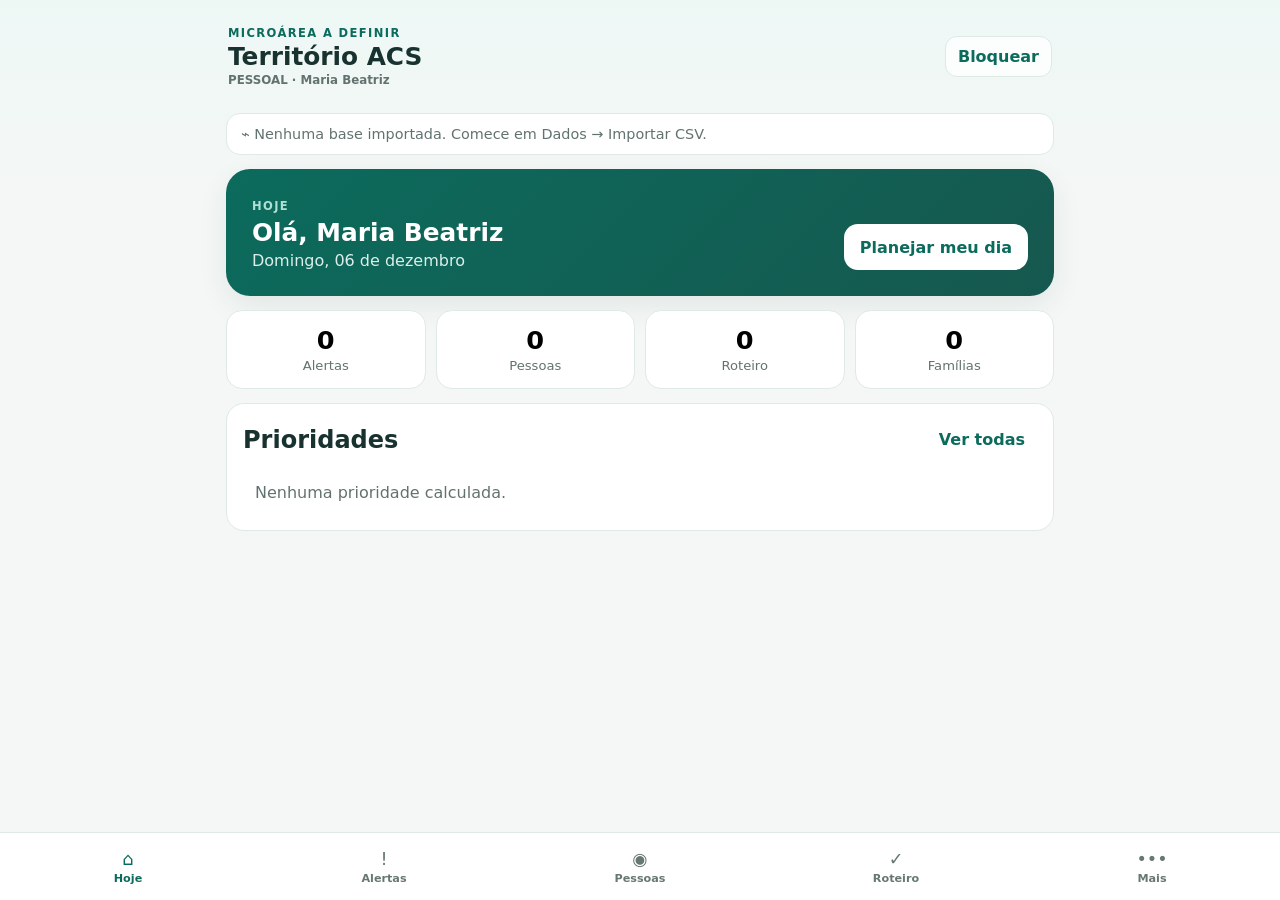
==== index.html @ e0dc7eb0 "Add files via upload" ====
<!doctype html>
<html lang="pt-BR">
<head>
  <meta charset="utf-8">
  <meta name="viewport" content="width=device-width,initial-scale=1,viewport-fit=cover">
  <meta name="theme-color" content="#0b6b5c">
  <meta name="description" content="Painel operacional pessoal para ACS, complementar ao e-SUS Território.">
  <meta http-equiv="Content-Security-Policy" content="default-src 'self'; script-src 'self'; style-src 'self' 'unsafe-inline'; img-src 'self' data:; connect-src 'self'; object-src 'none'; base-uri 'self'; form-action 'self'">
  <link rel="manifest" href="manifest.webmanifest">
  <link rel="icon" href="icons/icon.svg" type="image/svg+xml">
  <link rel="stylesheet" href="styles.css">
  <title>Território ACS — Maria Beatriz</title>
</head>
<body>
  <a class="skip" href="#main">Pular para o conteúdo</a>
  <div id="offlineBanner" class="offline" hidden>Você está offline. O aplicativo continua funcionando localmente.</div>
  <header class="topbar">
    <div>
      <div class="eyebrow" id="microareaLabel">MICROÁREA A DEFINIR</div>
      <h1>Território ACS</h1>
      <div class="sub">PESSOAL · Maria Beatriz</div>
    </div>
    <button id="lockBtn" class="ghost" type="button" aria-label="Bloquear aplicativo">Bloquear</button>
  </header>

  <main id="main" tabindex="-1">
    <section id="view-hoje" class="view active" data-view="hoje">
      <div class="status-card" id="dataStatus">⌁ Nenhuma base importada. Comece em Dados → Importar CSV.</div>
      <div class="hero-card">
        <div><span class="eyebrow">HOJE</span><h2 id="hello">Olá, Maria Beatriz</h2><p id="todayDate"></p></div>
        <button id="planBtn" class="primary" type="button">Planejar meu dia</button>
      </div>
      <div class="metrics" id="metrics"></div>
      <section class="panel"><div class="panel-head"><h2>Prioridades</h2><button class="link" data-go="alertas">Ver todas</button></div><div id="priorityList" class="stack empty-state">Importe uma base ou carregue a demonstração.</div></section>
    </section>

    <section id="view-alertas" class="view" data-view="alertas">
      <div class="section-head"><div><span class="eyebrow">CENTRAL</span><h2>Alertas</h2></div><input id="alertSearch" class="search" type="search" placeholder="Buscar alerta ou pessoa" aria-label="Buscar alertas"></div>
      <div class="chips" id="alertFilters"></div>
      <div id="alertsList" class="stack empty-state">Nenhum alerta calculado.</div>
    </section>

    <section id="view-pessoas" class="view" data-view="pessoas">
      <div class="section-head"><div><span class="eyebrow">CADASTRO</span><h2>Pessoas</h2></div><input id="peopleSearch" class="search" type="search" placeholder="Nome, CPF ou CNS" aria-label="Buscar pessoas"></div>
      <div id="peopleList" class="stack empty-state">Nenhuma pessoa carregada.</div>
    </section>

    <section id="view-roteiro" class="view" data-view="roteiro">
      <div class="section-head"><div><span class="eyebrow">PLANEJAMENTO</span><h2>Roteiro</h2></div><button id="clearRoute" class="ghost" type="button">Limpar</button></div>
      <div class="notice">Estados do roteiro são organizacionais e não substituem o registro oficial no e-SUS Território.</div>
      <div id="routeSummary" class="metrics compact"></div>
      <div id="routeList" class="stack empty-state">Use “Planejar meu dia” para montar o roteiro.</div>
    </section>

    <section id="view-mais" class="view" data-view="mais">
      <div class="section-head"><div><span class="eyebrow">FERRAMENTAS</span><h2>Mais</h2></div></div>
      <div class="menu-grid">
        <button class="menu-card" data-more="territorio"><b>Meu território</b><span>Ruas, famílias e concentração de pendências</span></button>
        <button class="menu-card" data-more="familias"><b>Famílias</b><span>Responsáveis e membros por núcleo</span></button>
        <button class="menu-card" data-more="indicadores"><b>Indicadores</b><span>Resumo operacional sem ranking</span></button>
        <button class="menu-card" data-more="dados"><b>Dados</b><span>Importar CSV, histórico e qualidade</span></button>
        <button class="menu-card" data-more="config"><b>Configurações</b><span>Privacidade, bloqueio e armazenamento</span></button>
      </div>
      <div id="morePanel" class="panel more-panel"></div>
    </section>
  </main>

  <nav class="bottom-nav" aria-label="Navegação principal">
    <button class="nav-item active" data-view-target="hoje"><span>⌂</span><b>Hoje</b></button>
    <button class="nav-item" data-view-target="alertas"><span>!</span><b>Alertas</b></button>
    <button class="nav-item" data-view-target="pessoas"><span>◉</span><b>Pessoas</b></button>
    <button class="nav-item" data-view-target="roteiro"><span>✓</span><b>Roteiro</b></button>
    <button class="nav-item" data-view-target="mais"><span>•••</span><b>Mais</b></button>
  </nav>

  <dialog id="detailDialog"><form method="dialog"><button class="dialog-close" aria-label="Fechar">×</button><div id="detailContent"></div></form></dialog>
  <dialog id="lockDialog" class="lock-dialog"><form method="dialog"><h2>Aplicativo bloqueado</h2><p>Os dados da sessão foram ocultados. Digite o PIN local para desbloquear.</p><input id="pinInput" inputmode="numeric" autocomplete="off" maxlength="12" placeholder="PIN"><p id="pinError" class="error" aria-live="polite"></p><button id="unlockBtn" class="primary" value="cancel" type="button">Desbloquear</button></form></dialog>
  <input id="csvInput" type="file" accept=".csv,text/csv" hidden multiple>
  <script type="module" src="src/app.js"></script>
</body>
</html>
---- styles.css ----
:root{--bg:#f4f7f6;--card:#fff;--ink:#17322f;--muted:#62736f;--brand:#0b6b5c;--brand2:#e7f4f0;--line:#dfe9e6;--danger:#a83737;--warn:#8b5c00;--shadow:0 10px 30px rgba(14,55,48,.08);--r:18px}*{box-sizing:border-box}html{background:var(--bg);font-family:Inter,ui-sans-serif,system-ui,-apple-system,BlinkMacSystemFont,"Segoe UI",sans-serif;color:var(--ink)}body{margin:0;min-width:320px;min-height:100vh;padding-bottom:calc(82px + env(safe-area-inset-bottom));background:linear-gradient(180deg,#edf8f5 0,#f4f7f6 180px)}button,input{font:inherit}.skip{position:fixed;left:8px;top:-60px;background:#111;color:#fff;padding:12px;z-index:30}.skip:focus{top:8px}.offline{position:sticky;top:0;z-index:25;background:#5a4100;color:#fff;padding:8px 16px;text-align:center;font-size:.84rem}.topbar{display:flex;justify-content:space-between;gap:12px;align-items:center;padding:20px max(18px,env(safe-area-inset-left)) 12px;max-width:860px;margin:auto}.topbar h1{font-size:1.55rem;margin:2px 0}.eyebrow{font-size:.72rem;font-weight:800;letter-spacing:.12em;color:var(--brand)}.sub{font-size:.74rem;color:var(--muted);font-weight:700}.ghost,.link{border:1px solid var(--line);background:rgba(255,255,255,.8);color:var(--brand);border-radius:12px;padding:10px 12px;font-weight:700}.link{border:0;background:transparent}main{max-width:860px;margin:auto;padding:6px 16px 24px}.view{display:none}.view.active{display:block}.status-card,.notice{padding:12px 14px;border:1px solid var(--line);background:#fff;border-radius:14px;color:var(--muted);font-size:.9rem;margin:8px 0 14px}.hero-card{background:linear-gradient(135deg,#0b6b5c,#16584f);color:white;border-radius:24px;padding:22px;display:flex;align-items:flex-end;justify-content:space-between;gap:16px;box-shadow:var(--shadow)}.hero-card .eyebrow{color:#aee0d6}.hero-card h2{margin:4px 0;font-size:1.55rem}.hero-card p{margin:0;color:#dbeeea}.primary{background:#fff;color:var(--brand);border:0;border-radius:14px;padding:13px 16px;font-weight:800;min-height:46px}.metrics{display:grid;grid-template-columns:repeat(2,minmax(0,1fr));gap:10px;margin:14px 0}.metrics.compact{grid-template-columns:repeat(3,minmax(0,1fr))}.metric{background:var(--card);border:1px solid var(--line);border-radius:16px;padding:14px;min-width:0}.metric b{display:block;font-size:1.6rem}.metric span{color:var(--muted);font-size:.82rem}.panel{background:var(--card);border:1px solid var(--line);border-radius:var(--r);padding:16px;margin-top:14px}.panel-head,.section-head{display:flex;align-items:center;justify-content:space-between;gap:12px}.panel-head h2,.section-head h2{margin:0}.section-head{margin:10px 0 14px;align-items:flex-end}.search{width:min(48vw,260px);border:1px solid var(--line);border-radius:14px;padding:11px 12px;background:#fff;min-height:44px}.stack{display:grid;gap:10px;margin-top:12px}.empty-state{color:var(--muted);padding:12px}.item{background:#fff;border:1px solid var(--line);border-radius:16px;padding:14px;text-align:left;width:100%;color:var(--ink)}button.item{cursor:pointer}.item-top{display:flex;justify-content:space-between;gap:12px;align-items:flex-start}.item h3{font-size:1rem;margin:0 0 5px}.item p{margin:3px 0;color:var(--muted);font-size:.86rem}.badge{display:inline-flex;border-radius:999px;padding:5px 8px;font-size:.72rem;font-weight:800;background:var(--brand2);color:var(--brand);white-space:nowrap}.badge.danger{background:#ffe9e9;color:var(--danger)}.badge.warn{background:#fff3d4;color:var(--warn)}.badge.neutral{background:#eef1f0;color:#52615e}.chips{display:flex;gap:8px;overflow:auto;padding-bottom:4px;scrollbar-width:none}.chip{border:1px solid var(--line);background:#fff;border-radius:999px;padding:9px 12px;white-space:nowrap;color:var(--muted)}.chip.active{background:var(--brand);color:#fff;border-color:var(--brand)}.menu-grid{display:grid;grid-template-columns:1fr 1fr;gap:10px}.menu-card{background:#fff;border:1px solid var(--line);border-radius:16px;padding:15px;text-align:left;min-height:104px;color:var(--ink)}.menu-card b,.menu-card span{display:block}.menu-card span{font-size:.82rem;color:var(--muted);margin-top:6px}.more-panel:empty{display:none}.bottom-nav{position:fixed;z-index:20;bottom:0;left:0;right:0;height:calc(68px + env(safe-area-inset-bottom));padding-bottom:env(safe-area-inset-bottom);display:grid;grid-template-columns:repeat(5,1fr);background:rgba(255,255,255,.96);border-top:1px solid var(--line);backdrop-filter:blur(16px)}.nav-item{border:0;background:transparent;color:#677773;display:flex;flex-direction:column;align-items:center;justify-content:center;gap:3px;min-width:0}.nav-item span{font-size:1.1rem}.nav-item b{font-size:.7rem}.nav-item.active{color:var(--brand)}dialog{border:0;border-radius:20px;max-width:520px;width:calc(100% - 28px);padding:0;box-shadow:0 30px 80px rgba(0,0,0,.25)}dialog::backdrop{background:rgba(4,29,25,.55)}dialog form{padding:20px}.dialog-close{float:right;border:0;background:#eef4f2;border-radius:50%;width:40px;height:40px;font-size:1.4rem}.detail-row{padding:10px 0;border-bottom:1px solid var(--line)}.detail-row b{display:block;font-size:.77rem;color:var(--muted);text-transform:uppercase;letter-spacing:.04em}.error{color:var(--danger)}.lock-dialog input{width:100%;padding:13px;border:1px solid var(--line);border-radius:12px;margin:8px 0 12px}.lock-dialog .primary{background:var(--brand);color:#fff;width:100%}.route-actions{display:flex;gap:6px;flex-wrap:wrap;margin-top:9px}.route-actions button{padding:8px 9px;border:1px solid var(--line);border-radius:9px;background:#fff;font-size:.78rem}.route-actions button.selected{background:var(--brand2);border-color:#9bcfc3;color:var(--brand);font-weight:700}@media(min-width:620px){.metrics{grid-template-columns:repeat(4,1fr)}.topbar{padding-top:26px}.hero-card{padding:26px}.menu-grid{grid-template-columns:repeat(3,1fr)}}@media(max-width:380px){main{padding-left:12px;padding-right:12px}.hero-card{display:block}.hero-card .primary{margin-top:16px;width:100%}.section-head{align-items:stretch;flex-direction:column}.search{width:100%}.metrics.compact{grid-template-columns:1fr 1fr 1fr}.menu-grid{grid-template-columns:1fr}}@media(prefers-reduced-motion:reduce){*{scroll-behavior:auto!important;animation:none!important;transition:none!important}}
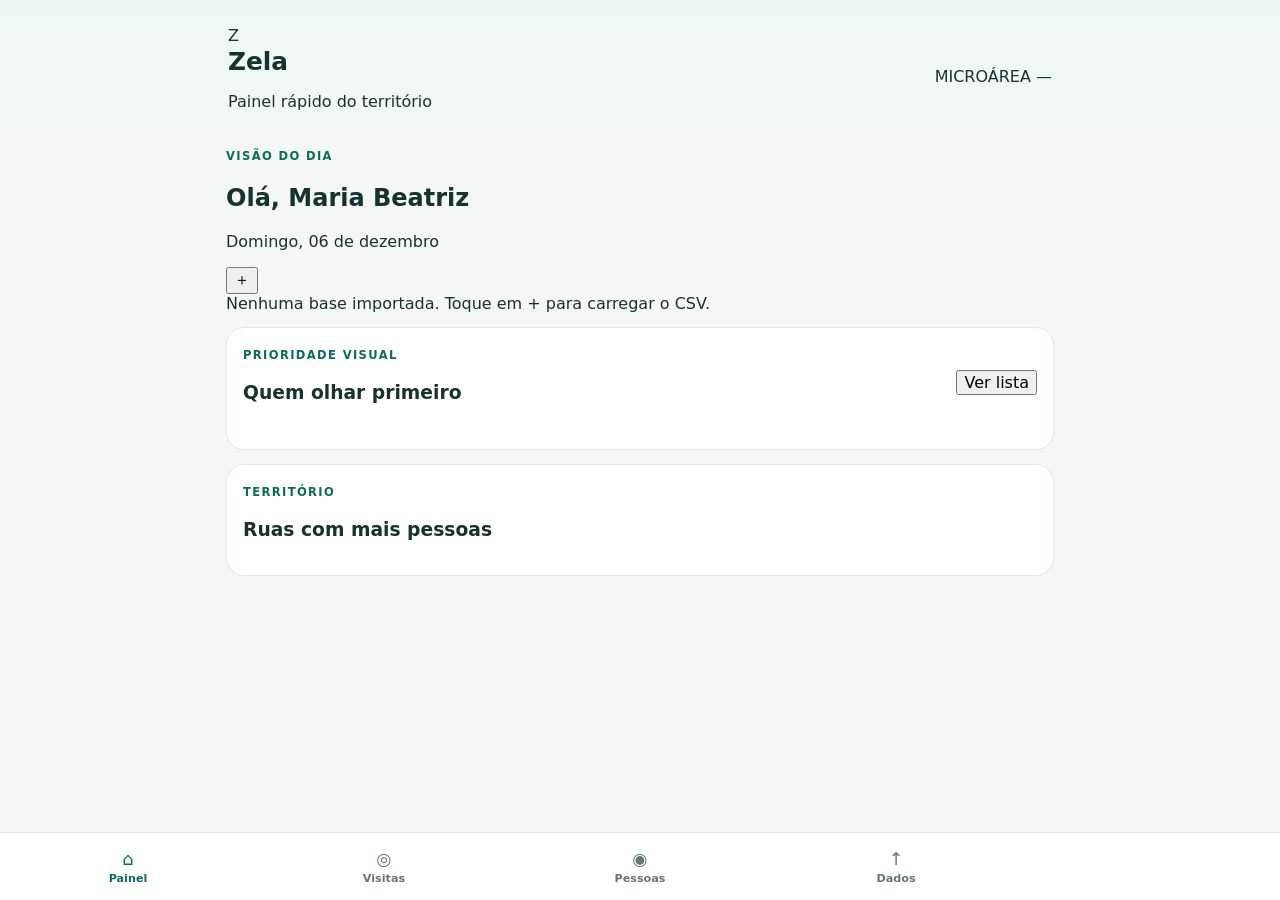
==== commit 1293e2de: "feat: renomear app para Zela e simplificar navegação mobile" ====
--- a/index.html
+++ b/index.html
@@ -3,79 +3,144 @@
 <head>
   <meta charset="utf-8">
   <meta name="viewport" content="width=device-width,initial-scale=1,viewport-fit=cover">
-  <meta name="theme-color" content="#0b6b5c">
-  <meta name="description" content="Painel operacional pessoal para ACS, complementar ao e-SUS Território.">
+  <meta name="theme-color" content="#176b5b">
+  <meta name="description" content="Zela: painel visual para organizar o território e localizar rapidamente pessoas para visita.">
   <meta http-equiv="Content-Security-Policy" content="default-src 'self'; script-src 'self'; style-src 'self' 'unsafe-inline'; img-src 'self' data:; connect-src 'self'; object-src 'none'; base-uri 'self'; form-action 'self'">
   <link rel="manifest" href="manifest.webmanifest">
   <link rel="icon" href="icons/icon.svg" type="image/svg+xml">
   <link rel="stylesheet" href="styles.css">
-  <title>Território ACS — Maria Beatriz</title>
+  <title>Zela</title>
 </head>
 <body>
   <a class="skip" href="#main">Pular para o conteúdo</a>
-  <div id="offlineBanner" class="offline" hidden>Você está offline. O aplicativo continua funcionando localmente.</div>
+  <div id="offlineBanner" class="offline" hidden>Sem internet. O painel continua disponível neste dispositivo.</div>
+
   <header class="topbar">
-    <div>
-      <div class="eyebrow" id="microareaLabel">MICROÁREA A DEFINIR</div>
-      <h1>Território ACS</h1>
-      <div class="sub">PESSOAL · Maria Beatriz</div>
+    <div class="brand">
+      <div class="brand-mark" aria-hidden="true">Z</div>
+      <div>
+        <h1>Zela</h1>
+        <p>Painel rápido do território</p>
+      </div>
     </div>
-    <button id="lockBtn" class="ghost" type="button" aria-label="Bloquear aplicativo">Bloquear</button>
+    <div id="microareaLabel" class="microarea">MICROÁREA —</div>
   </header>
 
   <main id="main" tabindex="-1">
-    <section id="view-hoje" class="view active" data-view="hoje">
-      <div class="status-card" id="dataStatus">⌁ Nenhuma base importada. Comece em Dados → Importar CSV.</div>
-      <div class="hero-card">
-        <div><span class="eyebrow">HOJE</span><h2 id="hello">Olá, Maria Beatriz</h2><p id="todayDate"></p></div>
-        <button id="planBtn" class="primary" type="button">Planejar meu dia</button>
+    <section id="view-painel" class="view active" data-view="painel">
+      <div class="welcome-row">
+        <div>
+          <span class="eyebrow">VISÃO DO DIA</span>
+          <h2 id="hello">Olá, Maria Beatriz</h2>
+          <p id="todayDate" class="muted"></p>
+        </div>
+        <button id="importTopBtn" class="icon-button" type="button" aria-label="Importar CSV">＋</button>
       </div>
-      <div class="metrics" id="metrics"></div>
-      <section class="panel"><div class="panel-head"><h2>Prioridades</h2><button class="link" data-go="alertas">Ver todas</button></div><div id="priorityList" class="stack empty-state">Importe uma base ou carregue a demonstração.</div></section>
+
+      <div id="dataStatus" class="data-status">
+        Nenhuma base importada. Toque em + para carregar o CSV.
+      </div>
+
+      <div id="visitMetrics" class="visit-metrics"></div>
+
+      <section class="panel focus-panel">
+        <div class="panel-head">
+          <div>
+            <span class="eyebrow">PRIORIDADE VISUAL</span>
+            <h3 id="focusTitle">Quem olhar primeiro</h3>
+          </div>
+          <button class="text-button" data-go="visitas" type="button">Ver lista</button>
+        </div>
+        <div id="focusList" class="stack"></div>
+      </section>
+
+      <section class="panel compact-panel">
+        <div class="panel-head">
+          <div>
+            <span class="eyebrow">TERRITÓRIO</span>
+            <h3>Ruas com mais pessoas</h3>
+          </div>
+        </div>
+        <div id="streetSummary" class="street-list"></div>
+      </section>
     </section>
 
-    <section id="view-alertas" class="view" data-view="alertas">
-      <div class="section-head"><div><span class="eyebrow">CENTRAL</span><h2>Alertas</h2></div><input id="alertSearch" class="search" type="search" placeholder="Buscar alerta ou pessoa" aria-label="Buscar alertas"></div>
-      <div class="chips" id="alertFilters"></div>
-      <div id="alertsList" class="stack empty-state">Nenhum alerta calculado.</div>
+    <section id="view-visitas" class="view" data-view="visitas">
+      <div class="section-head">
+        <div>
+          <span class="eyebrow">VISITAS</span>
+          <h2>Encontre rápido</h2>
+        </div>
+      </div>
+      <input id="visitSearch" class="search full" type="search" placeholder="Buscar nome ou rua" aria-label="Buscar pessoa para visita">
+      <div id="visitFilters" class="chips"></div>
+      <div id="visitList" class="stack"></div>
     </section>
 
     <section id="view-pessoas" class="view" data-view="pessoas">
-      <div class="section-head"><div><span class="eyebrow">CADASTRO</span><h2>Pessoas</h2></div><input id="peopleSearch" class="search" type="search" placeholder="Nome, CPF ou CNS" aria-label="Buscar pessoas"></div>
-      <div id="peopleList" class="stack empty-state">Nenhuma pessoa carregada.</div>
+      <div class="section-head">
+        <div>
+          <span class="eyebrow">PESSOAS</span>
+          <h2>Todo o território</h2>
+        </div>
+      </div>
+      <input id="peopleSearch" class="search full" type="search" placeholder="Buscar nome, rua, CPF ou CNS" aria-label="Buscar pessoas">
+      <div id="peopleList" class="stack"></div>
     </section>
 
-    <section id="view-roteiro" class="view" data-view="roteiro">
-      <div class="section-head"><div><span class="eyebrow">PLANEJAMENTO</span><h2>Roteiro</h2></div><button id="clearRoute" class="ghost" type="button">Limpar</button></div>
-      <div class="notice">Estados do roteiro são organizacionais e não substituem o registro oficial no e-SUS Território.</div>
-      <div id="routeSummary" class="metrics compact"></div>
-      <div id="routeList" class="stack empty-state">Use “Planejar meu dia” para montar o roteiro.</div>
-    </section>
+    <section id="view-dados" class="view" data-view="dados">
+      <div class="section-head">
+        <div>
+          <span class="eyebrow">DADOS</span>
+          <h2>Importar e conferir</h2>
+        </div>
+      </div>
 
-    <section id="view-mais" class="view" data-view="mais">
-      <div class="section-head"><div><span class="eyebrow">FERRAMENTAS</span><h2>Mais</h2></div></div>
-      <div class="menu-grid">
-        <button class="menu-card" data-more="territorio"><b>Meu território</b><span>Ruas, famílias e concentração de pendências</span></button>
-        <button class="menu-card" data-more="familias"><b>Famílias</b><span>Responsáveis e membros por núcleo</span></button>
-        <button class="menu-card" data-more="indicadores"><b>Indicadores</b><span>Resumo operacional sem ranking</span></button>
-        <button class="menu-card" data-more="dados"><b>Dados</b><span>Importar CSV, histórico e qualidade</span></button>
-        <button class="menu-card" data-more="config"><b>Configurações</b><span>Privacidade, bloqueio e armazenamento</span></button>
-      </div>
-      <div id="morePanel" class="panel more-panel"></div>
+      <section class="import-card">
+        <div class="import-icon">↑</div>
+        <h3>Importar relatório</h3>
+        <p>O arquivo é processado no navegador. Nenhum CSV é enviado para serviços externos.</p>
+        <button id="importNow" class="primary" type="button">Escolher CSV</button>
+        <button id="loadDemo" class="secondary" type="button">Ver demonstração</button>
+      </section>
+
+      <section class="panel">
+        <div class="panel-head">
+          <div>
+            <span class="eyebrow">FORMATO IDENTIFICADO</span>
+            <h3>Leitura do arquivo</h3>
+          </div>
+        </div>
+        <div id="formatInfo" class="format-grid"></div>
+      </section>
+
+      <section class="panel">
+        <div class="panel-head">
+          <div>
+            <span class="eyebrow">IMPORTAÇÕES</span>
+            <h3>Último arquivo</h3>
+          </div>
+        </div>
+        <div id="importHistory" class="muted">Nenhuma importação nesta sessão.</div>
+      </section>
     </section>
   </main>
 
   <nav class="bottom-nav" aria-label="Navegação principal">
-    <button class="nav-item active" data-view-target="hoje"><span>⌂</span><b>Hoje</b></button>
-    <button class="nav-item" data-view-target="alertas"><span>!</span><b>Alertas</b></button>
-    <button class="nav-item" data-view-target="pessoas"><span>◉</span><b>Pessoas</b></button>
-    <button class="nav-item" data-view-target="roteiro"><span>✓</span><b>Roteiro</b></button>
-    <button class="nav-item" data-view-target="mais"><span>•••</span><b>Mais</b></button>
+    <button class="nav-item active" data-view-target="painel" type="button"><span>⌂</span><b>Painel</b></button>
+    <button class="nav-item" data-view-target="visitas" type="button"><span>◎</span><b>Visitas</b></button>
+    <button class="nav-item" data-view-target="pessoas" type="button"><span>◉</span><b>Pessoas</b></button>
+    <button class="nav-item" data-view-target="dados" type="button"><span>↑</span><b>Dados</b></button>
   </nav>
 
-  <dialog id="detailDialog"><form method="dialog"><button class="dialog-close" aria-label="Fechar">×</button><div id="detailContent"></div></form></dialog>
-  <dialog id="lockDialog" class="lock-dialog"><form method="dialog"><h2>Aplicativo bloqueado</h2><p>Os dados da sessão foram ocultados. Digite o PIN local para desbloquear.</p><input id="pinInput" inputmode="numeric" autocomplete="off" maxlength="12" placeholder="PIN"><p id="pinError" class="error" aria-live="polite"></p><button id="unlockBtn" class="primary" value="cancel" type="button">Desbloquear</button></form></dialog>
-  <input id="csvInput" type="file" accept=".csv,text/csv" hidden multiple>
+  <dialog id="detailDialog">
+    <form method="dialog">
+      <button class="dialog-close" aria-label="Fechar">×</button>
+      <div id="detailContent"></div>
+    </form>
+  </dialog>
+
+  <input id="csvInput" type="file" accept=".csv,text/csv" hidden>
   <script type="module" src="src/app.js"></script>
 </body>
 </html>
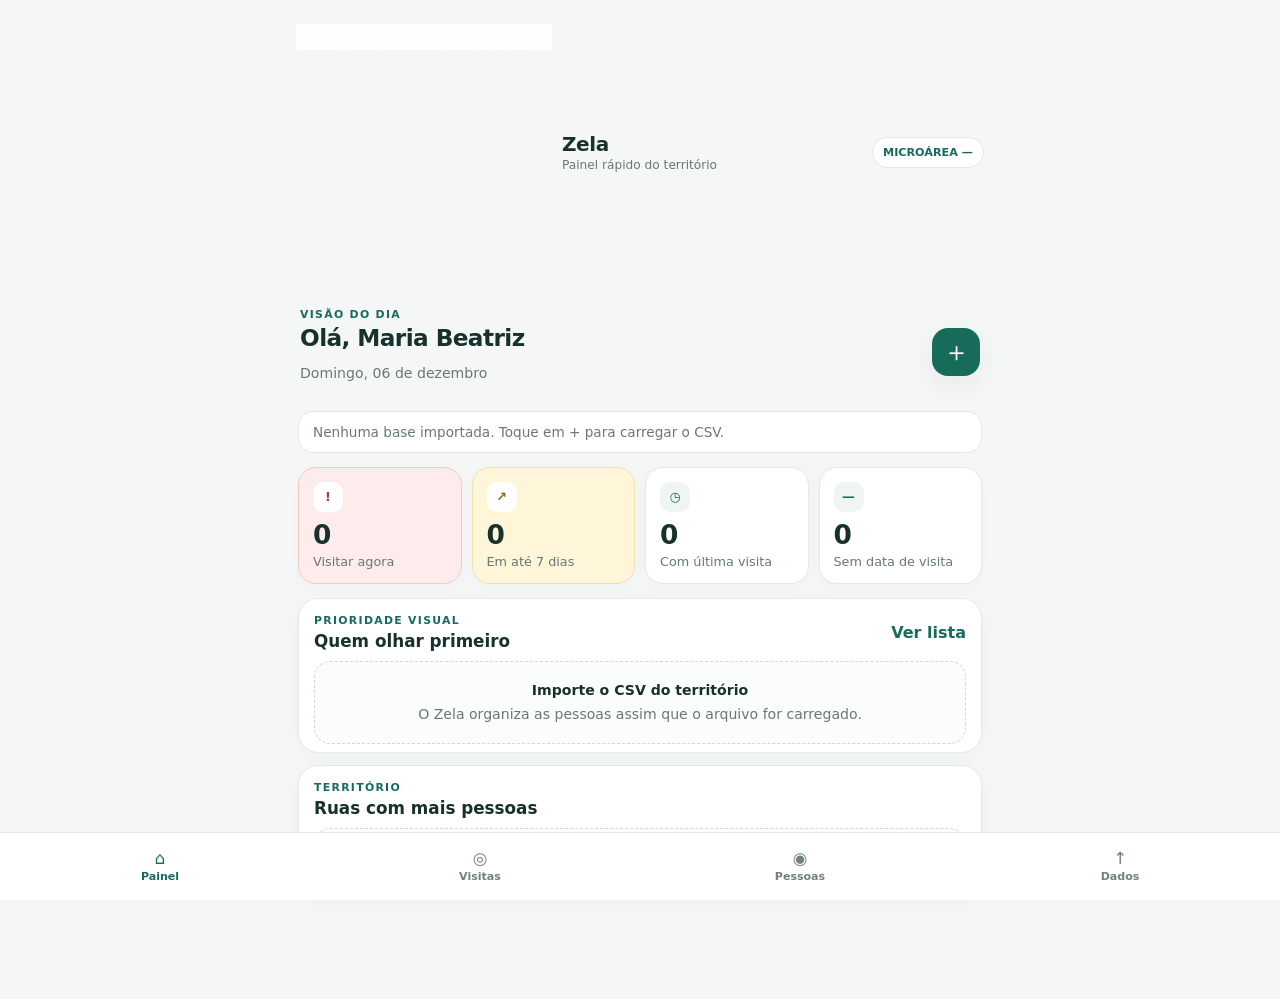
==== commit 9e6fc2db: "feat: aplicar logo oficial na interface do Zela" ====
--- a/index.html
+++ b/index.html
@@ -7,7 +7,9 @@
   <meta name="description" content="Zela: painel visual para organizar o território e localizar rapidamente pessoas para visita.">
   <meta http-equiv="Content-Security-Policy" content="default-src 'self'; script-src 'self'; style-src 'self' 'unsafe-inline'; img-src 'self' data:; connect-src 'self'; object-src 'none'; base-uri 'self'; form-action 'self'">
   <link rel="manifest" href="manifest.webmanifest">
-  <link rel="icon" href="icons/icon.svg" type="image/svg+xml">
+  <link rel="icon" href="icons/icon-256.png" type="image/png">
+  <link rel="apple-touch-icon" href="apple-touch-icon.png">
+  <link rel="preload" href="assets/zela-logo.png" as="image" type="image/png">
   <link rel="stylesheet" href="styles.css">
   <title>Zela</title>
 </head>
@@ -17,8 +19,8 @@
 
   <header class="topbar">
     <div class="brand">
-      <div class="brand-mark" aria-hidden="true">Z</div>
-      <div>
+      <img class="brand-logo" src="assets/zela-logo.png" alt="Logo Zela">
+      <div class="brand-copy">
         <h1>Zela</h1>
         <p>Painel rápido do território</p>
       </div>
@@ -97,7 +99,7 @@
       </div>
 
       <section class="import-card">
-        <div class="import-icon">↑</div>
+        <img class="import-logo" src="assets/zela-logo.png" alt="" aria-hidden="true">
         <h3>Importar relatório</h3>
         <p>O arquivo é processado no navegador. Nenhum CSV é enviado para serviços externos.</p>
         <button id="importNow" class="primary" type="button">Escolher CSV</button>
--- a/styles.css
+++ b/styles.css
@@ -1 +1,515 @@
-:root{--bg:#f4f7f6;--card:#fff;--ink:#17322f;--muted:#62736f;--brand:#0b6b5c;--brand2:#e7f4f0;--line:#dfe9e6;--danger:#a83737;--warn:#8b5c00;--shadow:0 10px 30px rgba(14,55,48,.08);--r:18px}*{box-sizing:border-box}html{background:var(--bg);font-family:Inter,ui-sans-serif,system-ui,-apple-system,BlinkMacSystemFont,"Segoe UI",sans-serif;color:var(--ink)}body{margin:0;min-width:320px;min-height:100vh;padding-bottom:calc(82px + env(safe-area-inset-bottom));background:linear-gradient(180deg,#edf8f5 0,#f4f7f6 180px)}button,input{font:inherit}.skip{position:fixed;left:8px;top:-60px;background:#111;color:#fff;padding:12px;z-index:30}.skip:focus{top:8px}.offline{position:sticky;top:0;z-index:25;background:#5a4100;color:#fff;padding:8px 16px;text-align:center;font-size:.84rem}.topbar{display:flex;justify-content:space-between;gap:12px;align-items:center;padding:20px max(18px,env(safe-area-inset-left)) 12px;max-width:860px;margin:auto}.topbar h1{font-size:1.55rem;margin:2px 0}.eyebrow{font-size:.72rem;font-weight:800;letter-spacing:.12em;color:var(--brand)}.sub{font-size:.74rem;color:var(--muted);font-weight:700}.ghost,.link{border:1px solid var(--line);background:rgba(255,255,255,.8);color:var(--brand);border-radius:12px;padding:10px 12px;font-weight:700}.link{border:0;background:transparent}main{max-width:860px;margin:auto;padding:6px 16px 24px}.view{display:none}.view.active{display:block}.status-card,.notice{padding:12px 14px;border:1px solid var(--line);background:#fff;border-radius:14px;color:var(--muted);font-size:.9rem;margin:8px 0 14px}.hero-card{background:linear-gradient(135deg,#0b6b5c,#16584f);color:white;border-radius:24px;padding:22px;display:flex;align-items:flex-end;justify-content:space-between;gap:16px;box-shadow:var(--shadow)}.hero-card .eyebrow{color:#aee0d6}.hero-card h2{margin:4px 0;font-size:1.55rem}.hero-card p{margin:0;color:#dbeeea}.primary{background:#fff;color:var(--brand);border:0;border-radius:14px;padding:13px 16px;font-weight:800;min-height:46px}.metrics{display:grid;grid-template-columns:repeat(2,minmax(0,1fr));gap:10px;margin:14px 0}.metrics.compact{grid-template-columns:repeat(3,minmax(0,1fr))}.metric{background:var(--card);border:1px solid var(--line);border-radius:16px;padding:14px;min-width:0}.metric b{display:block;font-size:1.6rem}.metric span{color:var(--muted);font-size:.82rem}.panel{background:var(--card);border:1px solid var(--line);border-radius:var(--r);padding:16px;margin-top:14px}.panel-head,.section-head{display:flex;align-items:center;justify-content:space-between;gap:12px}.panel-head h2,.section-head h2{margin:0}.section-head{margin:10px 0 14px;align-items:flex-end}.search{width:min(48vw,260px);border:1px solid var(--line);border-radius:14px;padding:11px 12px;background:#fff;min-height:44px}.stack{display:grid;gap:10px;margin-top:12px}.empty-state{color:var(--muted);padding:12px}.item{background:#fff;border:1px solid var(--line);border-radius:16px;padding:14px;text-align:left;width:100%;color:var(--ink)}button.item{cursor:pointer}.item-top{display:flex;justify-content:space-between;gap:12px;align-items:flex-start}.item h3{font-size:1rem;margin:0 0 5px}.item p{margin:3px 0;color:var(--muted);font-size:.86rem}.badge{display:inline-flex;border-radius:999px;padding:5px 8px;font-size:.72rem;font-weight:800;background:var(--brand2);color:var(--brand);white-space:nowrap}.badge.danger{background:#ffe9e9;color:var(--danger)}.badge.warn{background:#fff3d4;color:var(--warn)}.badge.neutral{background:#eef1f0;color:#52615e}.chips{display:flex;gap:8px;overflow:auto;padding-bottom:4px;scrollbar-width:none}.chip{border:1px solid var(--line);background:#fff;border-radius:999px;padding:9px 12px;white-space:nowrap;color:var(--muted)}.chip.active{background:var(--brand);color:#fff;border-color:var(--brand)}.menu-grid{display:grid;grid-template-columns:1fr 1fr;gap:10px}.menu-card{background:#fff;border:1px solid var(--line);border-radius:16px;padding:15px;text-align:left;min-height:104px;color:var(--ink)}.menu-card b,.menu-card span{display:block}.menu-card span{font-size:.82rem;color:var(--muted);margin-top:6px}.more-panel:empty{display:none}.bottom-nav{position:fixed;z-index:20;bottom:0;left:0;right:0;height:calc(68px + env(safe-area-inset-bottom));padding-bottom:env(safe-area-inset-bottom);display:grid;grid-template-columns:repeat(5,1fr);background:rgba(255,255,255,.96);border-top:1px solid var(--line);backdrop-filter:blur(16px)}.nav-item{border:0;background:transparent;color:#677773;display:flex;flex-direction:column;align-items:center;justify-content:center;gap:3px;min-width:0}.nav-item span{font-size:1.1rem}.nav-item b{font-size:.7rem}.nav-item.active{color:var(--brand)}dialog{border:0;border-radius:20px;max-width:520px;width:calc(100% - 28px);padding:0;box-shadow:0 30px 80px rgba(0,0,0,.25)}dialog::backdrop{background:rgba(4,29,25,.55)}dialog form{padding:20px}.dialog-close{float:right;border:0;background:#eef4f2;border-radius:50%;width:40px;height:40px;font-size:1.4rem}.detail-row{padding:10px 0;border-bottom:1px solid var(--line)}.detail-row b{display:block;font-size:.77rem;color:var(--muted);text-transform:uppercase;letter-spacing:.04em}.error{color:var(--danger)}.lock-dialog input{width:100%;padding:13px;border:1px solid var(--line);border-radius:12px;margin:8px 0 12px}.lock-dialog .primary{background:var(--brand);color:#fff;width:100%}.route-actions{display:flex;gap:6px;flex-wrap:wrap;margin-top:9px}.route-actions button{padding:8px 9px;border:1px solid var(--line);border-radius:9px;background:#fff;font-size:.78rem}.route-actions button.selected{background:var(--brand2);border-color:#9bcfc3;color:var(--brand);font-weight:700}@media(min-width:620px){.metrics{grid-template-columns:repeat(4,1fr)}.topbar{padding-top:26px}.hero-card{padding:26px}.menu-grid{grid-template-columns:repeat(3,1fr)}}@media(max-width:380px){main{padding-left:12px;padding-right:12px}.hero-card{display:block}.hero-card .primary{margin-top:16px;width:100%}.section-head{align-items:stretch;flex-direction:column}.search{width:100%}.metrics.compact{grid-template-columns:1fr 1fr 1fr}.menu-grid{grid-template-columns:1fr}}@media(prefers-reduced-motion:reduce){*{scroll-behavior:auto!important;animation:none!important;transition:none!important}}+:root{
+  --bg:#f5f7f6;
+  --card:#ffffff;
+  --ink:#17312c;
+  --muted:#687873;
+  --brand:#176b5b;
+  --brand-soft:#e7f3ef;
+  --line:#e2e9e6;
+  --danger:#a33f3f;
+  --danger-soft:#fdeceb;
+  --warn:#8c640d;
+  --warn-soft:#fff5d9;
+  --soft:#f0f4f2;
+  --shadow:0 10px 28px rgba(24,64,56,.07);
+  --r:20px;
+}
+*{box-sizing:border-box}
+html{
+  background:var(--bg);
+  color:var(--ink);
+  font-family:Inter,ui-sans-serif,system-ui,-apple-system,BlinkMacSystemFont,"Segoe UI",sans-serif;
+  -webkit-text-size-adjust:100%;
+}
+body{
+  margin:0;
+  min-width:320px;
+  min-height:100vh;
+  background:var(--bg);
+  padding-bottom:calc(76px + env(safe-area-inset-bottom));
+}
+button,input{font:inherit}
+button{cursor:pointer}
+.skip{
+  position:fixed;
+  left:8px;
+  top:-60px;
+  z-index:40;
+  background:#111;
+  color:#fff;
+  padding:12px;
+  border-radius:10px;
+}
+.skip:focus{top:8px}
+.offline{
+  position:sticky;
+  top:0;
+  z-index:30;
+  padding:9px 16px;
+  text-align:center;
+  background:#594600;
+  color:#fff;
+  font-size:.82rem;
+}
+.topbar{
+  max-width:720px;
+  margin:auto;
+  padding:18px 16px 8px;
+  display:flex;
+  align-items:center;
+  justify-content:space-between;
+  gap:12px;
+}
+.brand{
+  display:flex;
+  align-items:center;
+  min-width:0;
+  gap:10px;
+}
+.brand-mark{
+  width:42px;
+  height:42px;
+  flex:0 0 42px;
+  display:grid;
+  place-items:center;
+  border-radius:14px;
+  background:var(--brand);
+  color:#fff;
+  font-size:1.2rem;
+  font-weight:900;
+  box-shadow:var(--shadow);
+}
+.brand h1{
+  margin:0;
+  font-size:1.25rem;
+  letter-spacing:-.02em;
+}
+.brand p{
+  margin:2px 0 0;
+  color:var(--muted);
+  font-size:.76rem;
+}
+.microarea{
+  max-width:44%;
+  overflow:hidden;
+  text-overflow:ellipsis;
+  white-space:nowrap;
+  border:1px solid var(--line);
+  background:var(--card);
+  border-radius:999px;
+  padding:8px 10px;
+  color:var(--brand);
+  font-size:.7rem;
+  font-weight:800;
+}
+main{
+  max-width:720px;
+  margin:auto;
+  padding:8px 14px 24px;
+}
+.view{display:none}
+.view.active{display:block}
+.welcome-row{
+  display:flex;
+  align-items:center;
+  justify-content:space-between;
+  gap:14px;
+  padding:12px 2px 8px;
+}
+.welcome-row h2,
+.section-head h2{
+  margin:3px 0 0;
+  font-size:1.45rem;
+  letter-spacing:-.025em;
+}
+.eyebrow{
+  display:block;
+  color:var(--brand);
+  font-size:.68rem;
+  font-weight:900;
+  letter-spacing:.12em;
+}
+.muted{
+  color:var(--muted);
+  font-size:.88rem;
+}
+.icon-button{
+  width:48px;
+  height:48px;
+  flex:0 0 48px;
+  border:0;
+  border-radius:16px;
+  background:var(--brand);
+  color:#fff;
+  font-size:1.7rem;
+  line-height:1;
+  box-shadow:var(--shadow);
+}
+.data-status{
+  margin:8px 0 14px;
+  padding:12px 14px;
+  border:1px solid var(--line);
+  border-radius:15px;
+  background:var(--card);
+  color:var(--muted);
+  font-size:.85rem;
+}
+.data-status strong{color:var(--ink)}
+.visit-metrics{
+  display:grid;
+  grid-template-columns:1fr 1fr;
+  gap:10px;
+  margin-bottom:14px;
+}
+.metric-card{
+  min-height:116px;
+  border:1px solid var(--line);
+  border-radius:18px;
+  background:var(--card);
+  padding:14px;
+  text-align:left;
+  color:var(--ink);
+  box-shadow:0 3px 14px rgba(24,64,56,.03);
+}
+.metric-card .metric-icon{
+  width:30px;
+  height:30px;
+  display:grid;
+  place-items:center;
+  border-radius:10px;
+  margin-bottom:10px;
+  background:var(--soft);
+  color:var(--brand);
+  font-weight:900;
+}
+.metric-card b{
+  display:block;
+  font-size:1.65rem;
+  line-height:1;
+  margin-bottom:5px;
+}
+.metric-card span{
+  display:block;
+  color:var(--muted);
+  font-size:.8rem;
+  line-height:1.2;
+}
+.metric-card.due{
+  background:var(--danger-soft);
+  border-color:#f1c9c6;
+}
+.metric-card.due .metric-icon{background:#fff;color:var(--danger)}
+.metric-card.soon{
+  background:var(--warn-soft);
+  border-color:#f2dfac;
+}
+.metric-card.soon .metric-icon{background:#fff;color:var(--warn)}
+.panel{
+  border:1px solid var(--line);
+  background:var(--card);
+  border-radius:var(--r);
+  padding:15px;
+  margin-top:12px;
+  box-shadow:0 4px 18px rgba(24,64,56,.035);
+}
+.focus-panel{padding-bottom:8px}
+.compact-panel{padding-bottom:12px}
+.panel-head{
+  display:flex;
+  align-items:center;
+  justify-content:space-between;
+  gap:12px;
+  margin-bottom:10px;
+}
+.panel-head h3{
+  margin:4px 0 0;
+  font-size:1.05rem;
+}
+.text-button{
+  border:0;
+  background:transparent;
+  color:var(--brand);
+  font-weight:800;
+  padding:8px 0;
+}
+.stack{
+  display:grid;
+  gap:9px;
+}
+.person-card{
+  width:100%;
+  display:flex;
+  align-items:center;
+  gap:11px;
+  border:1px solid var(--line);
+  background:var(--card);
+  border-radius:16px;
+  padding:12px;
+  text-align:left;
+  color:var(--ink);
+}
+.person-card:hover{border-color:#b8d0ca}
+.person-main{
+  min-width:0;
+  flex:1;
+}
+.person-main h3{
+  margin:0 0 4px;
+  font-size:.96rem;
+  white-space:nowrap;
+  overflow:hidden;
+  text-overflow:ellipsis;
+}
+.person-main p{
+  margin:0;
+  color:var(--muted);
+  font-size:.79rem;
+  white-space:nowrap;
+  overflow:hidden;
+  text-overflow:ellipsis;
+}
+.status-pill{
+  flex:0 0 auto;
+  max-width:44%;
+  border-radius:999px;
+  padding:6px 8px;
+  font-size:.68rem;
+  font-weight:800;
+  line-height:1.2;
+  text-align:center;
+  background:var(--soft);
+  color:#53645f;
+}
+.status-pill.agora{background:var(--danger-soft);color:var(--danger)}
+.status-pill.breve{background:var(--warn-soft);color:var(--warn)}
+.status-pill.historico{background:var(--brand-soft);color:var(--brand)}
+.empty-state{
+  padding:18px 12px;
+  border:1px dashed #cddbd7;
+  border-radius:16px;
+  background:#fbfcfc;
+  color:var(--muted);
+  text-align:center;
+  font-size:.88rem;
+  line-height:1.45;
+}
+.empty-state strong{
+  display:block;
+  color:var(--ink);
+  margin-bottom:4px;
+}
+.street-list{display:grid;gap:8px}
+.street-row{
+  display:grid;
+  grid-template-columns:minmax(0,1fr) auto;
+  gap:10px;
+  align-items:center;
+  padding:7px 0;
+}
+.street-row:not(:last-child){border-bottom:1px solid var(--line)}
+.street-row b{
+  overflow:hidden;
+  text-overflow:ellipsis;
+  white-space:nowrap;
+  font-size:.88rem;
+}
+.street-row span{
+  min-width:30px;
+  text-align:center;
+  border-radius:999px;
+  background:var(--soft);
+  color:var(--muted);
+  padding:4px 7px;
+  font-size:.72rem;
+  font-weight:800;
+}
+.section-head{
+  margin:10px 2px 12px;
+}
+.search{
+  min-height:48px;
+  border:1px solid var(--line);
+  border-radius:15px;
+  padding:12px 14px;
+  background:var(--card);
+  color:var(--ink);
+  outline:none;
+}
+.search:focus{
+  border-color:#92bdb3;
+  box-shadow:0 0 0 3px rgba(23,107,91,.08);
+}
+.full{width:100%}
+.chips{
+  display:flex;
+  gap:8px;
+  overflow-x:auto;
+  padding:10px 1px 4px;
+  scrollbar-width:none;
+}
+.chips::-webkit-scrollbar{display:none}
+.chip{
+  min-height:38px;
+  flex:0 0 auto;
+  border:1px solid var(--line);
+  border-radius:999px;
+  background:var(--card);
+  color:var(--muted);
+  padding:8px 11px;
+  font-size:.78rem;
+  font-weight:700;
+}
+.chip.active{
+  background:var(--brand);
+  border-color:var(--brand);
+  color:#fff;
+}
+.import-card{
+  border-radius:24px;
+  padding:22px 18px;
+  background:var(--brand);
+  color:#fff;
+  text-align:center;
+  box-shadow:var(--shadow);
+}
+.import-icon{
+  width:48px;
+  height:48px;
+  margin:0 auto 10px;
+  display:grid;
+  place-items:center;
+  border-radius:15px;
+  background:rgba(255,255,255,.15);
+  font-size:1.4rem;
+}
+.import-card h3{margin:0 0 6px;font-size:1.25rem}
+.import-card p{
+  margin:0 auto 16px;
+  max-width:420px;
+  color:#dcece8;
+  font-size:.84rem;
+  line-height:1.45;
+}
+.primary,.secondary{
+  min-height:46px;
+  border-radius:14px;
+  padding:11px 15px;
+  font-weight:800;
+}
+.primary{
+  border:0;
+  background:#fff;
+  color:var(--brand);
+}
+.secondary{
+  border:1px solid rgba(255,255,255,.3);
+  background:transparent;
+  color:#fff;
+}
+.import-card .primary,.import-card .secondary{
+  width:100%;
+  margin-top:8px;
+}
+.format-grid{
+  display:grid;
+  grid-template-columns:1fr 1fr;
+  gap:9px;
+}
+.format-item{
+  border-radius:14px;
+  background:var(--soft);
+  padding:11px;
+}
+.format-item b{
+  display:block;
+  margin-bottom:3px;
+  font-size:.74rem;
+  color:var(--muted);
+}
+.format-item span{
+  display:block;
+  font-weight:800;
+  font-size:.88rem;
+  overflow:hidden;
+  text-overflow:ellipsis;
+  white-space:nowrap;
+}
+.bottom-nav{
+  position:fixed;
+  z-index:20;
+  left:0;
+  right:0;
+  bottom:0;
+  height:calc(68px + env(safe-area-inset-bottom));
+  padding-bottom:env(safe-area-inset-bottom);
+  display:grid;
+  grid-template-columns:repeat(4,1fr);
+  border-top:1px solid var(--line);
+  background:rgba(255,255,255,.97);
+  backdrop-filter:blur(16px);
+}
+.nav-item{
+  border:0;
+  background:transparent;
+  color:#71807c;
+  display:flex;
+  flex-direction:column;
+  align-items:center;
+  justify-content:center;
+  gap:3px;
+}
+.nav-item span{
+  font-size:1.05rem;
+  line-height:1;
+}
+.nav-item b{font-size:.69rem}
+.nav-item.active{color:var(--brand)}
+dialog{
+  width:calc(100% - 26px);
+  max-width:520px;
+  max-height:85vh;
+  border:0;
+  border-radius:24px;
+  padding:0;
+  box-shadow:0 30px 80px rgba(0,0,0,.25);
+}
+dialog::backdrop{background:rgba(5,31,27,.55)}
+dialog form{padding:20px}
+.dialog-close{
+  float:right;
+  width:40px;
+  height:40px;
+  border:0;
+  border-radius:50%;
+  background:var(--soft);
+  color:var(--ink);
+  font-size:1.35rem;
+}
+.detail-row{
+  padding:11px 0;
+  border-bottom:1px solid var(--line);
+  font-size:.9rem;
+}
+.detail-row b{
+  display:block;
+  margin-bottom:3px;
+  color:var(--muted);
+  font-size:.69rem;
+  letter-spacing:.06em;
+  text-transform:uppercase;
+}
+@media(min-width:620px){
+  .visit-metrics{grid-template-columns:repeat(4,1fr)}
+  .topbar{padding-top:24px}
+  main{padding-left:18px;padding-right:18px}
+}
+@media(max-width:360px){
+  main{padding-left:10px;padding-right:10px}
+  .topbar{padding-left:12px;padding-right:12px}
+  .brand p{display:none}
+  .metric-card{min-height:108px;padding:12px}
+  .status-pill{max-width:48%}
+}
+@media(prefers-reduced-motion:reduce){
+  *{scroll-behavior:auto!important;animation:none!important;transition:none!important}
+}
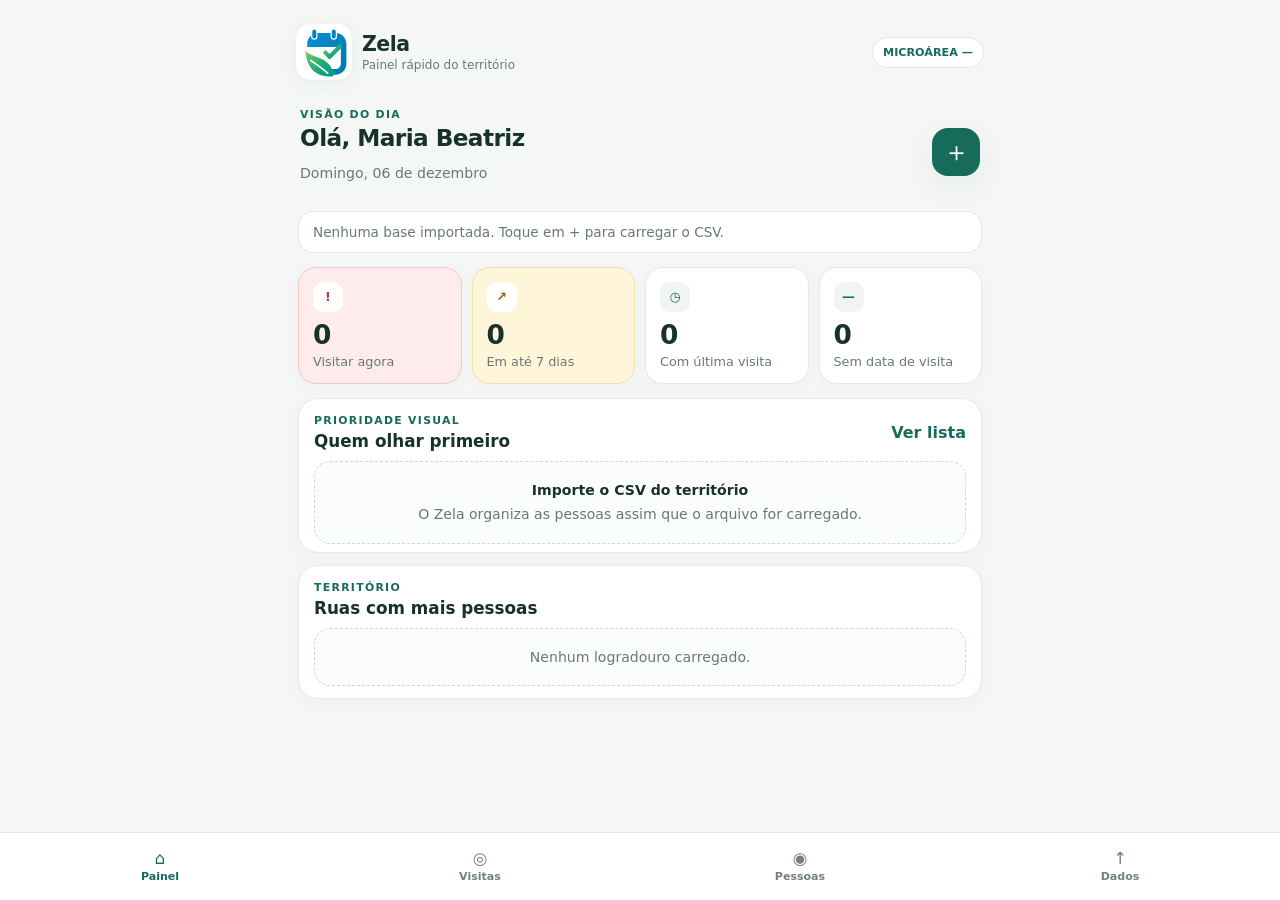
==== commit 4b3ab5e1: "fix: usar logo vetorial visível na interface" ====
--- a/index.html
+++ b/index.html
@@ -7,9 +7,9 @@
   <meta name="description" content="Zela: painel visual para organizar o território e localizar rapidamente pessoas para visita.">
   <meta http-equiv="Content-Security-Policy" content="default-src 'self'; script-src 'self'; style-src 'self' 'unsafe-inline'; img-src 'self' data:; connect-src 'self'; object-src 'none'; base-uri 'self'; form-action 'self'">
   <link rel="manifest" href="manifest.webmanifest">
-  <link rel="icon" href="icons/icon-256.png" type="image/png">
+  <link rel="icon" href="assets/zela-mark.svg" type="image/svg+xml">
   <link rel="apple-touch-icon" href="apple-touch-icon.png">
-  <link rel="preload" href="assets/zela-logo.png" as="image" type="image/png">
+  <link rel="preload" href="assets/zela-mark.svg" as="image" type="image/svg+xml">
   <link rel="stylesheet" href="styles.css">
   <title>Zela</title>
 </head>
@@ -19,7 +19,7 @@
 
   <header class="topbar">
     <div class="brand">
-      <img class="brand-logo" src="assets/zela-logo.png" alt="Logo Zela">
+      <img class="brand-logo" src="assets/zela-mark.svg" alt="Logo Zela">
       <div class="brand-copy">
         <h1>Zela</h1>
         <p>Painel rápido do território</p>
@@ -99,7 +99,7 @@
       </div>
 
       <section class="import-card">
-        <img class="import-logo" src="assets/zela-logo.png" alt="" aria-hidden="true">
+        <img class="import-logo" src="assets/zela-logo.svg" alt="" aria-hidden="true">
         <h3>Importar relatório</h3>
         <p>O arquivo é processado no navegador. Nenhum CSV é enviado para serviços externos.</p>
         <button id="importNow" class="primary" type="button">Escolher CSV</button>
--- a/styles.css
+++ b/styles.css
@@ -512,4 +512,41 @@
 }
 @media(prefers-reduced-motion:reduce){
   *{scroll-behavior:auto!important;animation:none!important;transition:none!important}
+}
+
+/* Identidade visual oficial Zela */
+.brand-logo{
+  width:56px;
+  height:56px;
+  flex:0 0 56px;
+  object-fit:contain;
+  border-radius:15px;
+  background:#fff;
+  box-shadow:0 4px 16px rgba(24,64,56,.06);
+}
+.brand-copy{min-width:0}
+.brand-copy h1{
+  margin:0;
+  font-size:1.28rem;
+  letter-spacing:-.025em;
+}
+.brand-copy p{
+  margin:2px 0 0;
+  color:var(--muted);
+  font-size:.75rem;
+}
+.import-logo{
+  display:block;
+  width:96px;
+  height:96px;
+  object-fit:contain;
+  margin:0 auto 12px;
+  border-radius:22px;
+  background:#fff;
+  box-shadow:0 8px 22px rgba(0,0,0,.08);
+}
+@media(max-width:360px){
+  .brand-logo{width:50px;height:50px;flex-basis:50px}
+  .brand-copy p{display:none}
+  .import-logo{width:84px;height:84px}
 }
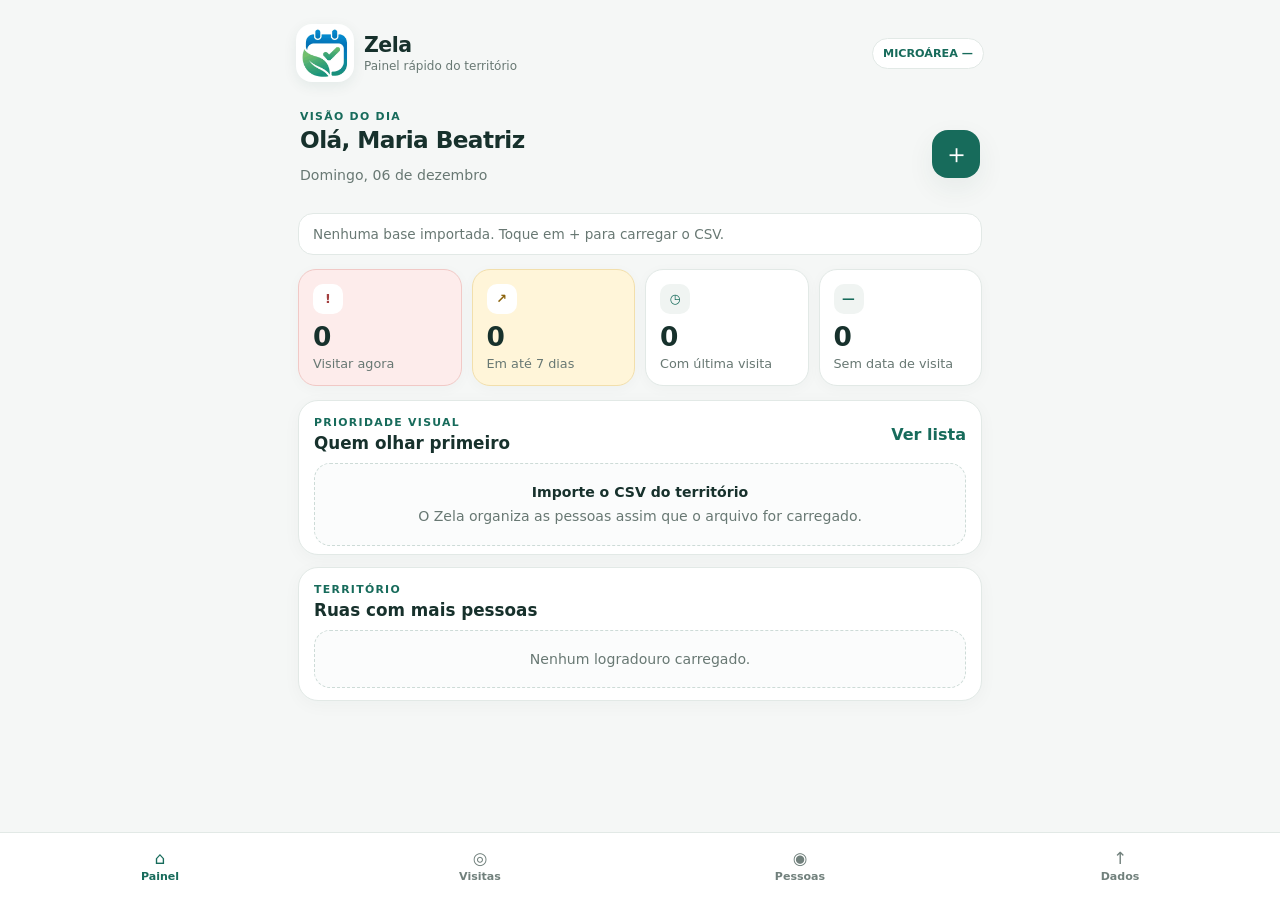
==== commit 1f1be65a: "fix: corrigir logo invisível e cache antigo do PWA" ====
--- a/index.html
+++ b/index.html
@@ -6,11 +6,10 @@
   <meta name="theme-color" content="#176b5b">
   <meta name="description" content="Zela: painel visual para organizar o território e localizar rapidamente pessoas para visita.">
   <meta http-equiv="Content-Security-Policy" content="default-src 'self'; script-src 'self'; style-src 'self' 'unsafe-inline'; img-src 'self' data:; connect-src 'self'; object-src 'none'; base-uri 'self'; form-action 'self'">
-  <link rel="manifest" href="manifest.webmanifest">
-  <link rel="icon" href="assets/zela-mark.svg" type="image/svg+xml">
-  <link rel="apple-touch-icon" href="apple-touch-icon.png">
-  <link rel="preload" href="assets/zela-mark.svg" as="image" type="image/svg+xml">
-  <link rel="stylesheet" href="styles.css">
+  <link rel="manifest" href="manifest.webmanifest?v=7">
+  <link rel="icon" href="assets/zela-icon-192-v2.png" type="image/png" sizes="192x192">
+  <link rel="apple-touch-icon" sizes="180x180" href="assets/zela-touch-180-v2.png">
+  <link rel="stylesheet" href="styles.css?v=7">
   <title>Zela</title>
 </head>
 <body>
@@ -19,7 +18,7 @@
 
   <header class="topbar">
     <div class="brand">
-      <img class="brand-logo" src="assets/zela-mark.svg" alt="Logo Zela">
+      <img class="brand-logo" src="assets/zela-icon-192-v2.png" alt="Logo Zela" width="58" height="58">
       <div class="brand-copy">
         <h1>Zela</h1>
         <p>Painel rápido do território</p>
@@ -99,7 +98,7 @@
       </div>
 
       <section class="import-card">
-        <img class="import-logo" src="assets/zela-logo.svg" alt="" aria-hidden="true">
+        <img class="import-logo" src="assets/zela-icon-192-v2.png" alt="Logo Zela" width="104" height="104">
         <h3>Importar relatório</h3>
         <p>O arquivo é processado no navegador. Nenhum CSV é enviado para serviços externos.</p>
         <button id="importNow" class="primary" type="button">Escolher CSV</button>
@@ -143,6 +142,6 @@
   </dialog>
 
   <input id="csvInput" type="file" accept=".csv,text/csv" hidden>
-  <script type="module" src="src/app.js"></script>
+  <script type="module" src="src/app.js?v=7"></script>
 </body>
 </html>
--- a/styles.css
+++ b/styles.css
@@ -549,4 +549,45 @@
   .brand-logo{width:50px;height:50px;flex-basis:50px}
   .brand-copy p{display:none}
   .import-logo{width:84px;height:84px}
-}+}
+
+/* Correção da marca: SVG sem o grande fundo branco da arte original */
+.brand-logo{
+  object-fit:contain;
+  background:transparent;
+  box-shadow:none;
+  border-radius:0;
+}
+.import-logo{
+  object-fit:contain;
+  background:transparent;
+  box-shadow:none;
+  border-radius:0;
+}
+/* Correção definitiva da marca Zela v7 */
+.brand-logo{
+  width:58px;
+  height:58px;
+  flex:0 0 58px;
+  display:block;
+  object-fit:contain;
+  padding:2px;
+  background:#fff;
+  border-radius:16px;
+  box-shadow:0 4px 14px rgba(13,82,69,.08);
+}
+.import-logo{
+  display:block;
+  width:104px;
+  height:104px;
+  object-fit:contain;
+  margin:0 auto 12px;
+  padding:4px;
+  background:#fff;
+  border-radius:24px;
+  box-shadow:0 8px 22px rgba(0,0,0,.10);
+}
+@media(max-width:360px){
+  .brand-logo{width:52px;height:52px;flex-basis:52px}
+  .import-logo{width:92px;height:92px}
+}
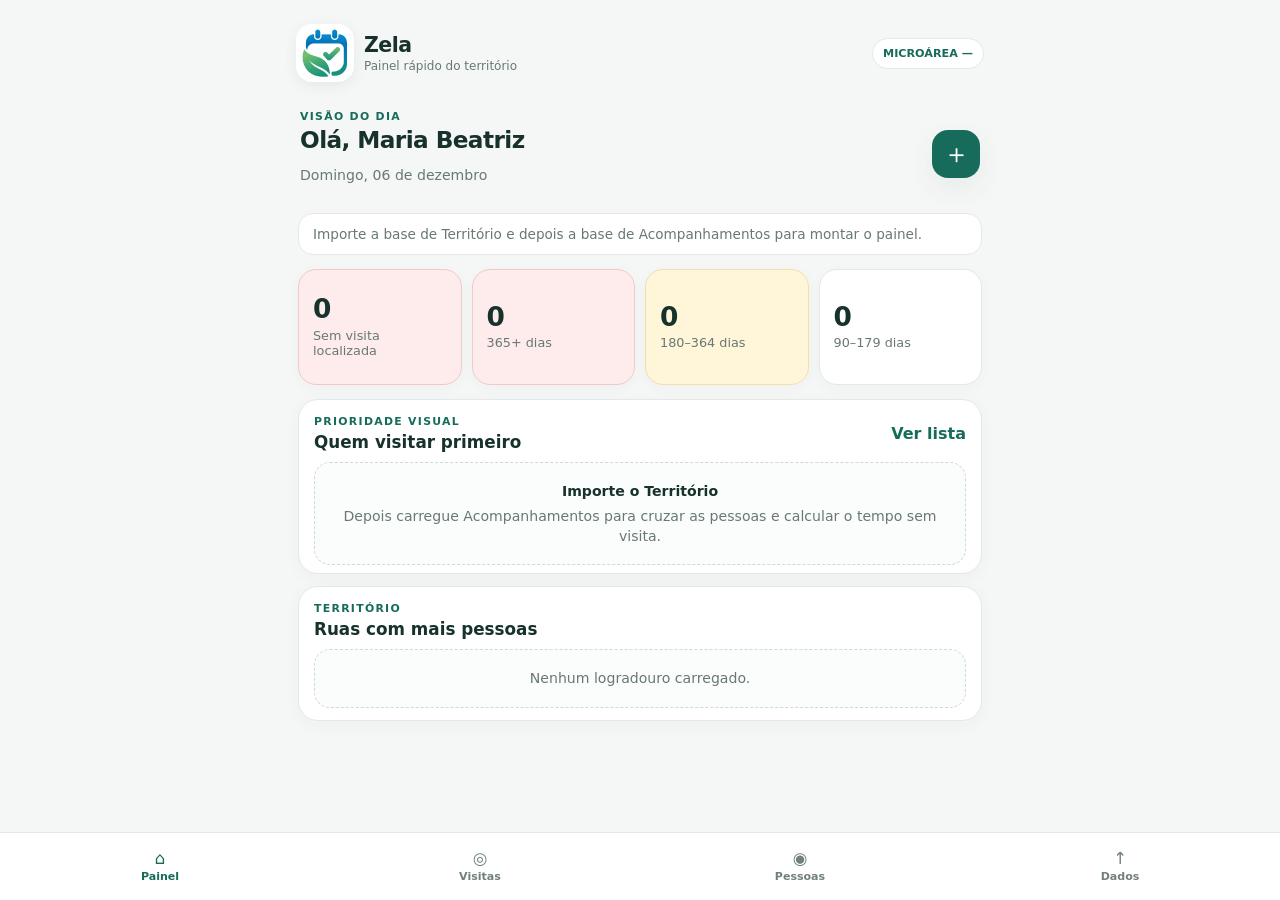
==== commit 7760cffb: "feat: criar importação separada de Território e Acompanhamentos" ====
--- a/index.html
+++ b/index.html
@@ -4,12 +4,12 @@
   <meta charset="utf-8">
   <meta name="viewport" content="width=device-width,initial-scale=1,viewport-fit=cover">
   <meta name="theme-color" content="#176b5b">
-  <meta name="description" content="Zela: painel visual para organizar o território e localizar rapidamente pessoas para visita.">
-  <meta http-equiv="Content-Security-Policy" content="default-src 'self'; script-src 'self'; style-src 'self' 'unsafe-inline'; img-src 'self' data:; connect-src 'self'; object-src 'none'; base-uri 'self'; form-action 'self'">
-  <link rel="manifest" href="manifest.webmanifest?v=7">
+  <meta name="description" content="Zela: painel mobile para organizar o território e localizar quem está há mais tempo sem visita domiciliar.">
+  <meta http-equiv="Content-Security-Policy" content="default-src 'self'; script-src 'self' https://cdn.sheetjs.com; style-src 'self' 'unsafe-inline'; img-src 'self' data:; connect-src 'self' https://cdn.sheetjs.com; object-src 'none'; base-uri 'self'; form-action 'self'">
+  <link rel="manifest" href="manifest.webmanifest?v=8">
   <link rel="icon" href="assets/zela-icon-192-v2.png" type="image/png" sizes="192x192">
   <link rel="apple-touch-icon" sizes="180x180" href="assets/zela-touch-180-v2.png">
-  <link rel="stylesheet" href="styles.css?v=7">
+  <link rel="stylesheet" href="styles.css?v=8">
   <title>Zela</title>
 </head>
 <body>
@@ -35,11 +35,11 @@
           <h2 id="hello">Olá, Maria Beatriz</h2>
           <p id="todayDate" class="muted"></p>
         </div>
-        <button id="importTopBtn" class="icon-button" type="button" aria-label="Importar CSV">＋</button>
+        <button id="importTopBtn" class="icon-button" type="button" aria-label="Importar bases">＋</button>
       </div>
 
       <div id="dataStatus" class="data-status">
-        Nenhuma base importada. Toque em + para carregar o CSV.
+        Importe a base de Território e depois a base de Acompanhamentos.
       </div>
 
       <div id="visitMetrics" class="visit-metrics"></div>
@@ -48,7 +48,7 @@
         <div class="panel-head">
           <div>
             <span class="eyebrow">PRIORIDADE VISUAL</span>
-            <h3 id="focusTitle">Quem olhar primeiro</h3>
+            <h3 id="focusTitle">Quem visitar primeiro</h3>
           </div>
           <button class="text-button" data-go="visitas" type="button">Ver lista</button>
         </div>
@@ -70,10 +70,10 @@
       <div class="section-head">
         <div>
           <span class="eyebrow">VISITAS</span>
-          <h2>Encontre rápido</h2>
+          <h2>Há quanto tempo sem visita</h2>
         </div>
       </div>
-      <input id="visitSearch" class="search full" type="search" placeholder="Buscar nome ou rua" aria-label="Buscar pessoa para visita">
+      <input id="visitSearch" class="search full" type="search" placeholder="Buscar nome, CPF, CNS ou microárea" aria-label="Buscar pessoa para visita">
       <div id="visitFilters" class="chips"></div>
       <div id="visitList" class="stack"></div>
     </section>
@@ -85,7 +85,7 @@
           <h2>Todo o território</h2>
         </div>
       </div>
-      <input id="peopleSearch" class="search full" type="search" placeholder="Buscar nome, rua, CPF ou CNS" aria-label="Buscar pessoas">
+      <input id="peopleSearch" class="search full" type="search" placeholder="Buscar nome, CPF, CNS ou microárea" aria-label="Buscar pessoas">
       <div id="peopleList" class="stack"></div>
     </section>
 
@@ -99,30 +99,30 @@
 
       <section class="import-card">
         <img class="import-logo" src="assets/zela-icon-192-v2.png" alt="Logo Zela" width="104" height="104">
-        <h3>Importar relatório</h3>
-        <p>O arquivo é processado no navegador. Nenhum CSV é enviado para serviços externos.</p>
-        <button id="importNow" class="primary" type="button">Escolher CSV</button>
+        <h3>Duas bases do e-SUS</h3>
+        <p>Os arquivos são processados no navegador. O conteúdo das planilhas não é enviado pelo Zela para serviços externos.</p>
+        <div id="sourceCards" class="source-cards"></div>
         <button id="loadDemo" class="secondary" type="button">Ver demonstração</button>
       </section>
 
       <section class="panel">
         <div class="panel-head">
           <div>
-            <span class="eyebrow">FORMATO IDENTIFICADO</span>
-            <h3>Leitura do arquivo</h3>
+            <span class="eyebrow">CONCILIAÇÃO</span>
+            <h3>Qualidade da junção</h3>
           </div>
         </div>
-        <div id="formatInfo" class="format-grid"></div>
+        <div id="qualitySummary"></div>
       </section>
 
       <section class="panel">
         <div class="panel-head">
           <div>
-            <span class="eyebrow">IMPORTAÇÕES</span>
-            <h3>Último arquivo</h3>
+            <span class="eyebrow">FORMATO IDENTIFICADO</span>
+            <h3>Leitura das bases</h3>
           </div>
         </div>
-        <div id="importHistory" class="muted">Nenhuma importação nesta sessão.</div>
+        <div id="formatInfo" class="format-grid"></div>
       </section>
     </section>
   </main>
@@ -141,7 +141,10 @@
     </form>
   </dialog>
 
-  <input id="csvInput" type="file" accept=".csv,text/csv" hidden>
-  <script type="module" src="src/app.js?v=7"></script>
+  <input id="territoryInput" type="file" accept=".csv,text/csv" hidden>
+  <input id="followupInput" type="file" accept=".xls,.xlsx,application/vnd.ms-excel,application/vnd.openxmlformats-officedocument.spreadsheetml.sheet" hidden>
+
+  <script src="https://cdn.sheetjs.com/xlsx-0.20.3/package/dist/xlsx.full.min.js"></script>
+  <script type="module" src="src/app.js?v=8"></script>
 </body>
-</html>+</html>
